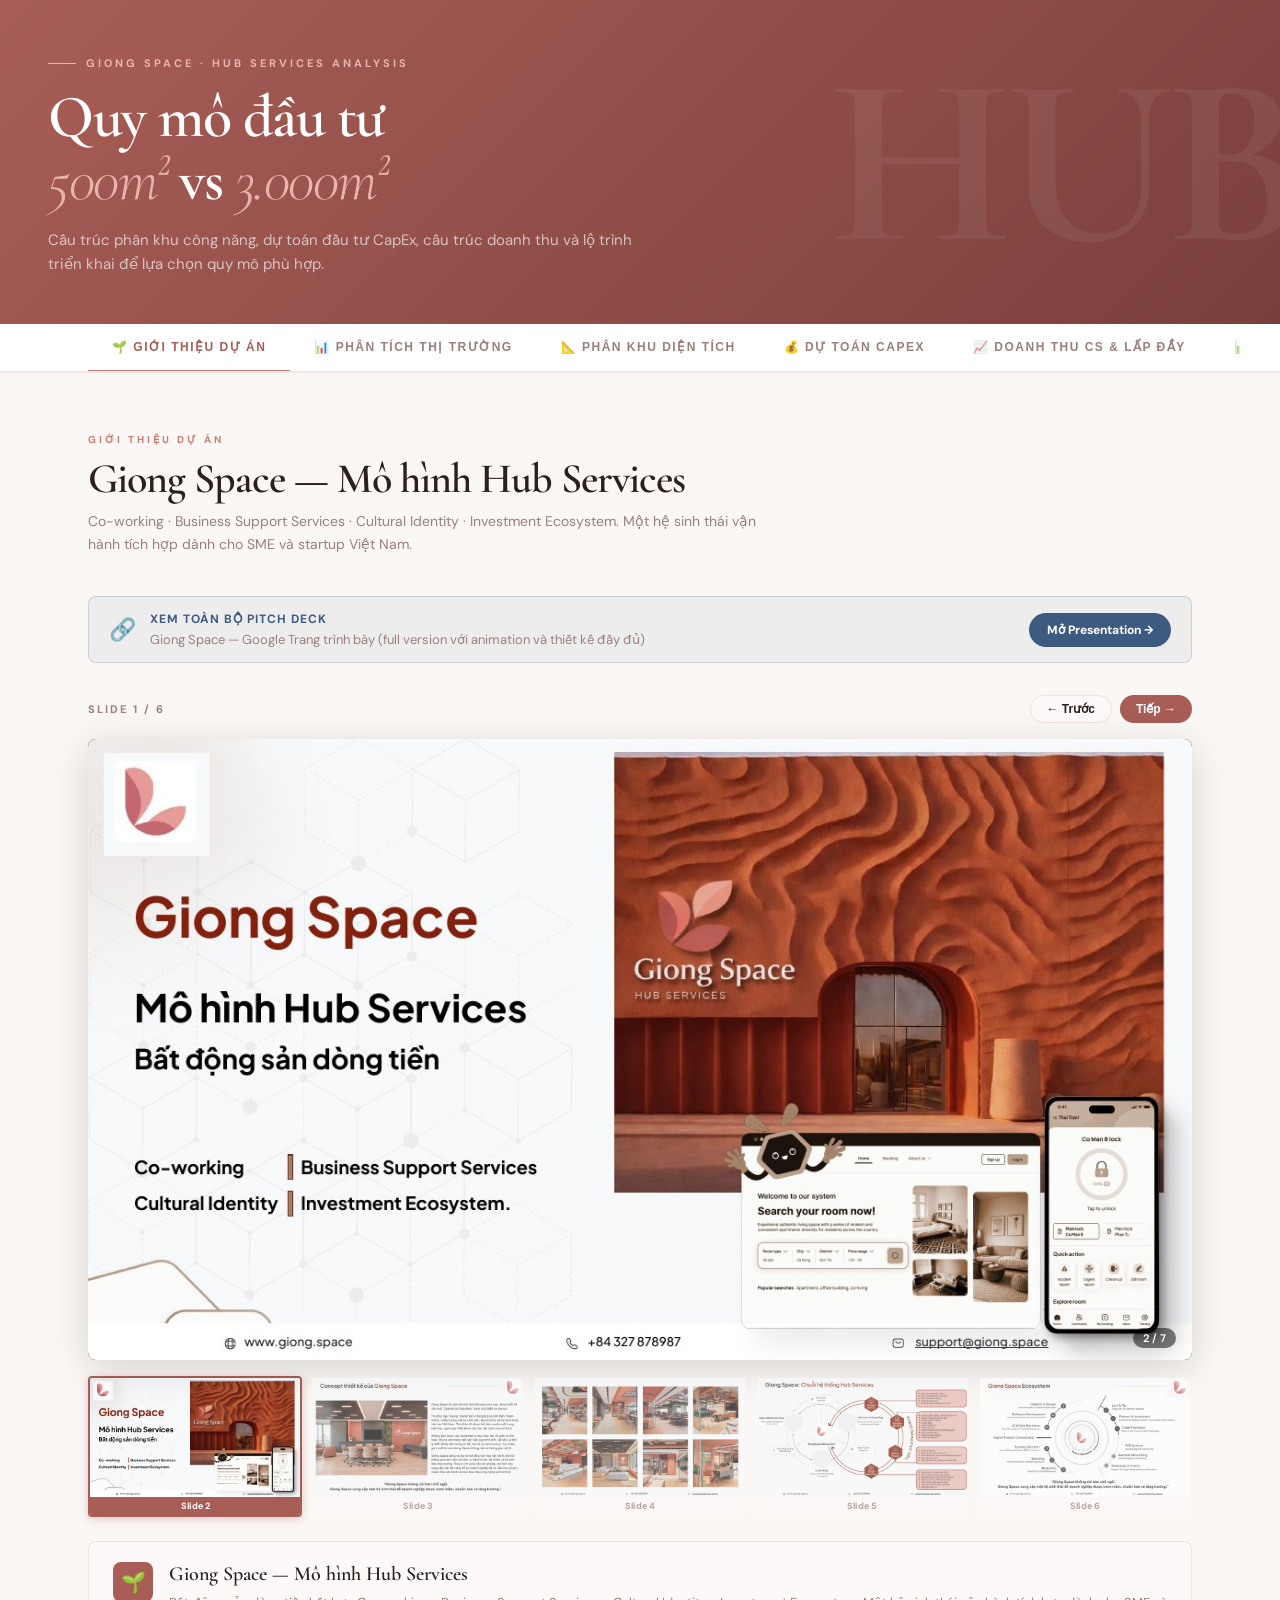
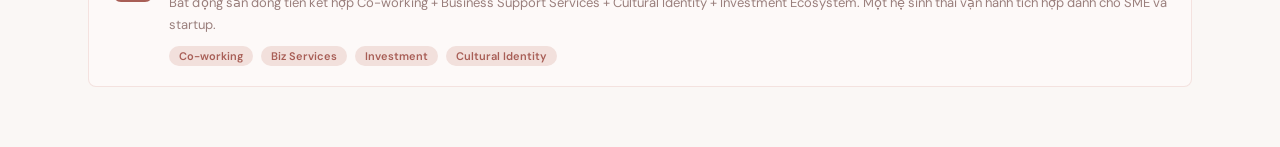
==== index.html @ 9d0cc807 "Update market tab layout, fix scrollbar styling, and update index/intro tab" ====
<!DOCTYPE html>
<html lang="vi">

<head>
  <meta charset="UTF-8">
  <meta name="viewport" content="width=device-width, initial-scale=1.0">
  <title>Hub Services — Quy mô đầu tư 500m² vs 3000m²</title>
  <link
    href="https://fonts.googleapis.com/css2?family=Cormorant+Garamond:ital,wght@0,300;0,400;0,600;0,700;1,300;1,400;1,600&family=DM+Sans:wght@300;400;500;600;700;800&display=swap"
    rel="stylesheet">
  <link rel="stylesheet" href="styles.css">
</head>

<body>

  <!-- HEADER -->
  <div class="page-header">
    <div style="max-width:1200px;margin:0 auto;padding:0;">
      <div class="header-label">Giong Space · Hub Services Analysis</div>
      <h1>Quy mô đầu tư<br><em>500m²</em> vs <em>3.000m²</em></h1>
      <p class="header-sub">Cấu trúc phân khu công năng, dự toán đầu tư CapEx, cấu trúc doanh thu và lộ trình
        triển khai để lựa chọn quy mô phù hợp.</p>
    </div>
  </div>

  <!-- TABS -->
  <div class="tabs-wrap">
    <div class="tabs">
      <button class="tab active" onclick="switchTab('intro', event)">🌱 Giới thiệu dự án</button>
      <button class="tab" onclick="switchTab('market', event)">📊 Phân tích thị trường</button>
      <button class="tab" onclick="switchTab('zones', event)">📐 Phân khu diện tích</button>
      <button class="tab" onclick="switchTab('capex', event)">💰 Dự toán CapEx</button>
      <button class="tab" onclick="switchTab('revenue', event)">📈 Doanh thu CS & Lấp đầy</button>
      <button class="tab" onclick="switchTab('revtotal', event)">📊 Cấu trúc doanh thu (Tổng)</button>
      <button class="tab" onclick="switchTab('breakeven', event)">⚖️ Breakeven & ROI</button>
      <button class="tab" onclick="switchTab('summary', event)">🎯 Tổng kết & Khuyến nghị</button>
    </div>
  </div>

  <!-- TAB CONTENT CONTAINERS -->
  <div class="section-panel active" id="tab-intro"></div>
  <div class="section-panel" id="tab-market"></div>
  <div class="section-panel" id="tab-zones"></div>
  <div class="section-panel" id="tab-capex"></div>
  <div class="section-panel" id="tab-revenue"></div>
  <div class="section-panel" id="tab-revtotal"></div>
  <div class="section-panel" id="tab-breakeven"></div>
  <div class="section-panel" id="tab-summary"></div>

  <script src="script.js"></script>
</body>

</html>
---- styles.css ----
:root {
  --ink: #2C1F1F;
  --cream: #FAF7F5;
  --rose: #C97B72;
  --rose-light: #E8B4AC;
  --rose-deep: #A85E56;
  --blush: #F2E0DC;
  --muted: #9A7F7C;
  --card: #FDF9F8;
  --border: rgba(201, 123, 114, 0.18);
  --gold: #B8860B;
  --green: #4A7C59;
  --green-light: #E8F2EB;
  --blue: #3D5A80;
  --blue-light: #E8EDF5;
  --orange: #C4622D;
  --orange-light: #FAE9E0;
}

* {
  margin: 0;
  padding: 0;
  box-sizing: border-box;
}

html {
  scroll-behavior: smooth;
}

body {
  background: var(--cream);
  color: var(--ink);
  font-family: 'DM Sans', sans-serif;
}

/* ── HEADER ── */
.page-header {
  background: linear-gradient(135deg, var(--rose-deep) 0%, #7A3F3C 100%);
  color: #fff;
  padding: 56px 48px 48px;
  position: relative;
  overflow: hidden;
}

.page-header::before {
  content: 'HUB';
  position: absolute;
  right: -20px;
  top: 50%;
  transform: translateY(-50%);
  font-size: 240px;
  font-weight: 900;
  opacity: 0.06;
  letter-spacing: -8px;
  font-family: 'Cormorant Garamond', serif;
}

.header-label {
  font-size: 11px;
  font-weight: 700;
  letter-spacing: 3px;
  text-transform: uppercase;
  color: var(--rose-light);
  margin-bottom: 16px;
  display: flex;
  align-items: center;
  gap: 10px;
}

.header-label::before {
  content: '';
  width: 28px;
  height: 1px;
  background: var(--rose-light);
}

.page-header h1 {
  font-family: 'Cormorant Garamond', serif;
  font-size: clamp(32px, 5vw, 60px);
  font-weight: 600;
  letter-spacing: -1.5px;
  line-height: 1.05;
  margin-bottom: 16px;
}

.page-header h1 em {
  font-style: italic;
  font-weight: 300;
  color: var(--rose-light);
}

.header-sub {
  font-size: 15px;
  opacity: 0.65;
  line-height: 1.6;
  max-width: 600px;
}

/* ── TABS ── */
.tabs-wrap {
  position: sticky;
  top: 0;
  z-index: 64;
  background: #fff;
  border-bottom: 2px solid var(--border);
}

.tabs {
  display: flex;
  max-width: 1200px;
  margin: 0 auto;
  padding: 0 48px;
  overflow-x: auto;
  -ms-overflow-style: none;  /* IE and Edge */
  scrollbar-width: none;  /* Firefox */
}

.tabs::-webkit-scrollbar {
  display: none;
}

.tab {
  padding: 16px 24px;
  font-size: 12px;
  font-weight: 700;
  letter-spacing: 1.5px;
  text-transform: uppercase;
  color: var(--muted);
  cursor: pointer;
  border-bottom: 3px solid transparent;
  margin-bottom: -2px;
  white-space: nowrap;
  transition: all 0.2s;
  background: none;
  border-left: none;
  border-right: none;
  border-top: none;
}

.tab.active {
  color: var(--rose-deep);
  border-bottom-color: var(--rose);
}

.tab:hover {
  color: var(--ink);
}

/* ── CONTAINER ── */
.container {
  max-width: 1200px;
  margin: 0 auto;
  padding: 0 48px;
}

/* ── SECTION ── */
.section {
  padding: 60px 0;
  border-bottom: 1px solid var(--border);
}

.section:last-child {
  border-bottom: none;
}

.section-label {
  font-size: 10px;
  font-weight: 700;
  letter-spacing: 3px;
  text-transform: uppercase;
  color: var(--rose);
  margin-bottom: 10px;
}

.section-title {
  font-family: 'Cormorant Garamond', serif;
  font-size: clamp(24px, 3.5vw, 42px);
  font-weight: 600;
  letter-spacing: -1px;
  line-height: 1.1;
  margin-bottom: 8px;
}

.section-sub {
  font-size: 14px;
  color: var(--muted);
  line-height: 1.65;
  margin-bottom: 40px;
  max-width: 680px;
}

/* ── COMPARE HEADER ── */
.compare-header {
  display: grid;
  grid-template-columns: 200px 1fr 1fr;
  gap: 0;
  margin-bottom: 0;
}

.col-label {
  padding: 20px 28px;
  background: var(--card);
  border: 1px solid var(--border);
  display: flex;
  align-items: flex-end;
}

.col-label:first-child {
  background: transparent;
  border: none;
}

.col-500 {
  background: var(--blush);
  border-color: rgba(201, 123, 114, 0.3);
  border-right: none;
}

.col-3000 {
  background: var(--rose-deep);
  color: #fff;
  border-color: transparent;
}

.col-size {
  font-family: 'Cormorant Garamond', serif;
  font-size: 48px;
  font-weight: 700;
  letter-spacing: -2px;
  line-height: 1;
}

.col-unit {
  font-size: 16px;
  font-weight: 600;
  opacity: 0.6;
  margin-left: 4px;
  align-self: flex-end;
  margin-bottom: 8px;
}

.col-tag {
  font-size: 11px;
  font-weight: 700;
  letter-spacing: 2px;
  text-transform: uppercase;
  margin-top: 6px;
  display: block;
}

.col-500 .col-tag {
  color: var(--rose-deep);
}

.col-3000 .col-tag {
  color: var(--rose-light);
}

/* ── ZONE TABLE ── */
.zone-table {
  width: 100%;
  border-collapse: collapse;
}

.zone-row {
  display: grid;
  grid-template-columns: 200px 1fr 1fr;
  border-bottom: 1px solid var(--border);
}

.zone-row:last-child {
  border-bottom: none;
}

.zone-name {
  padding: 16px 0;
  font-size: 13px;
  font-weight: 600;
  display: flex;
  align-items: center;
  gap: 10px;
}

.zone-icon {
  width: 32px;
  height: 32px;
  border-radius: 6px;
  display: flex;
  align-items: center;
  justify-content: center;
  font-size: 16px;
  flex-shrink: 0;
}

.zone-cell {
  padding: 16px 28px;
  display: flex;
  flex-direction: column;
  justify-content: center;
  gap: 6px;
}

.zone-cell.c500 {
  background: rgba(242, 224, 220, 0.4);
  border-left: 3px solid transparent;
}

.zone-cell.c3000 {
  background: rgba(168, 94, 86, 0.05);
  border-left: 3px solid transparent;
}

.zone-cell.active-500 {
  border-left-color: var(--rose);
}

.zone-cell.active-3000 {
  border-left-color: var(--rose-deep);
}

.zone-m2 {
  font-size: 20px;
  font-weight: 800;
  letter-spacing: -0.5px;
  color: var(--rose-deep);
  font-family: 'Cormorant Garamond', serif;
}

.zone-pct {
  font-size: 11px;
  font-weight: 600;
  color: var(--muted);
}

.zone-bar-bg {
  height: 4px;
  background: rgba(0, 0, 0, 0.08);
  border-radius: 2px;
  overflow: hidden;
  margin-top: 4px;
}

.zone-bar {
  height: 100%;
  border-radius: 2px;
  background: var(--rose);
  transition: width 1s ease;
}

.zone-bar.bar-3000 {
  background: var(--rose-deep);
}

.zone-note {
  font-size: 11px;
  color: var(--muted);
  line-height: 1.4;
  margin-top: 2px;
}

/* ── FLOOR PLAN VISUAL ── */
.floorplan-grid {
  display: grid;
  grid-template-columns: 1fr 1fr;
  gap: 32px;
  margin-top: 40px;
}

.floorplan-card {
  border: 1px solid var(--border);
  border-radius: 8px;
  overflow: hidden;
}

.floorplan-header {
  padding: 20px 24px;
  display: flex;
  justify-content: space-between;
  align-items: center;
}

.floorplan-header.h500 {
  background: var(--blush);
}

.floorplan-header.h3000 {
  background: var(--rose-deep);
  color: #fff;
}

.fp-title {
  font-size: 16px;
  font-weight: 700;
}

.fp-size {
  font-family: 'Cormorant Garamond', serif;
  font-size: 32px;
  font-weight: 600;
  letter-spacing: -1px;
}

.floorplan-body {
  padding: 20px 24px;
  background: var(--card);
}

.fp-zones {
  display: flex;
  flex-direction: column;
  gap: 8px;
}

.fp-zone {
  display: flex;
  align-items: center;
  gap: 10px;
}

.fp-color {
  width: 10px;
  height: 10px;
  border-radius: 2px;
  flex-shrink: 0;
}

.fp-zone-name {
  font-size: 12px;
  font-weight: 600;
  flex: 1;
}

.fp-zone-m2 {
  font-size: 12px;
  font-weight: 700;
  color: var(--rose-deep);
}

.fp-zone-pct {
  font-size: 11px;
  color: var(--muted);
  min-width: 36px;
  text-align: right;
}

/* ── CAPEX TABLE ── */
.capex-grid {
  display: grid;
  grid-template-columns: 1fr 1fr;
  gap: 24px;
  margin-top: 0;
}

.capex-card {
  border: 1px solid var(--border);
  border-radius: 8px;
  overflow: hidden;
}

.capex-header {
  padding: 20px 24px;
}

.capex-header.h500 {
  background: var(--blush);
}

.capex-header.h3000 {
  background: var(--rose-deep);
  color: #fff;
}

.capex-total {
  font-family: 'Cormorant Garamond', serif;
  font-size: 36px;
  font-weight: 700;
  letter-spacing: -1px;
}

.capex-total-label {
  font-size: 11px;
  font-weight: 600;
  letter-spacing: 1.5px;
  text-transform: uppercase;
  opacity: 0.6;
  margin-top: 2px;
}

.capex-items {
  padding: 0;
}

.capex-item {
  display: flex;
  align-items: center;
  padding: 14px 24px;
  border-bottom: 1px solid var(--border);
  gap: 14px;
}

.capex-item:last-child {
  border-bottom: none;
}

.capex-dot {
  width: 8px;
  height: 8px;
  border-radius: 50%;
  flex-shrink: 0;
}

.capex-item-name {
  font-size: 13px;
  font-weight: 500;
  flex: 1;
}

.capex-item-val {
  font-size: 14px;
  font-weight: 700;
  color: var(--rose-deep);
}

.capex-item-note {
  font-size: 11px;
  color: var(--muted);
}

.capex-psm {
  font-size: 12px;
  color: var(--muted);
  margin-top: 4px;
}

.capex-total-row {
  background: rgba(201, 123, 114, 0.1);
}

.capex-total-row .capex-item-name {
  font-weight: 700;
}

.capex-total-row .capex-item-val {
  font-size: 16px;
  color: var(--rose-deep);
}

/* ── REVENUE STRUCTURE ── */
.rev-compare {
  display: grid;
  grid-template-columns: 1fr 1fr;
  gap: 32px;
}

.rev-card {
  border: 1px solid var(--border);
  border-radius: 8px;
  overflow: hidden;
}

.rev-card-header {
  padding: 20px 24px;
}

.rev-card-header.h500 {
  background: var(--blush);
}

.rev-card-header.h3000 {
  background: var(--rose-deep);
  color: #fff;
}

.rev-potential {
  font-family: 'Cormorant Garamond', serif;
  font-size: 28px;
  font-weight: 700;
  letter-spacing: -1px;
}

.rev-potential-sub {
  font-size: 11px;
  opacity: 0.65;
  font-weight: 500;
  margin-top: 4px;
}

.rev-streams {
  padding: 20px 24px;
  display: flex;
  flex-direction: column;
  gap: 16px;
  background: var(--card);
}

.rev-stream {}

.rev-stream-head {
  display: flex;
  justify-content: space-between;
  align-items: baseline;
  margin-bottom: 6px;
}

.rev-stream-name {
  font-size: 13px;
  font-weight: 600;
}

.rev-stream-pct {
  font-size: 13px;
  font-weight: 700;
  color: var(--rose-deep);
}

.rev-stream-desc {
  font-size: 11px;
  color: var(--muted);
  line-height: 1.4;
  margin-bottom: 6px;
}

.rev-bar-bg2 {
  height: 6px;
  background: rgba(0, 0, 0, 0.08);
  border-radius: 3px;
  overflow: hidden;
}

.rev-bar2 {
  height: 100%;
  border-radius: 3px;
  background: linear-gradient(90deg, var(--rose), var(--rose-deep));
}

/* ── KEY METRICS ── */
.metrics-grid {
  display: grid;
  grid-template-columns: repeat(3, 1fr);
  gap: 16px;
}

.metric-card {
  border: 1px solid var(--border);
  border-radius: 8px;
  padding: 24px;
  background: var(--card);
}

.metric-label {
  font-size: 10px;
  font-weight: 700;
  letter-spacing: 2px;
  text-transform: uppercase;
  color: var(--muted);
  margin-bottom: 16px;
}

.metric-row {
  display: flex;
  gap: 12px;
  margin-bottom: 10px;
}

.metric-box {
  flex: 1;
  padding: 12px;
  border-radius: 6px;
}

.metric-box.m500 {
  background: var(--blush);
}

.metric-box.m3000 {
  background: rgba(168, 94, 86, 0.12);
}

.metric-val {
  font-family: 'Cormorant Garamond', serif;
  font-size: 26px;
  font-weight: 700;
  letter-spacing: -0.5px;
  color: var(--rose-deep);
  line-height: 1;
}

.metric-tag {
  font-size: 10px;
  font-weight: 700;
  color: var(--muted);
  margin-top: 4px;
}

.metric-note {
  font-size: 11px;
  color: var(--muted);
  line-height: 1.5;
}

/* ── SUMMARY TABLE ── */
.summary-table {
  width: 100%;
  border-collapse: collapse;
  border-radius: 8px;
  overflow: hidden;
  border: 1px solid var(--border);
}

.summary-table th {
  padding: 14px 20px;
  background: var(--rose-deep);
  color: #fff;
  font-size: 11px;
  font-weight: 700;
  letter-spacing: 1.5px;
  text-transform: uppercase;
  text-align: left;
}

.summary-table th:first-child {
  background: var(--rose-deep);
}

.summary-table th.th500 {
  background: rgba(168, 94, 86, 0.8);
}

.summary-table th.th3000 {
  background: var(--rose-deep);
}

.summary-table td {
  padding: 14px 20px;
  font-size: 13px;
  border-bottom: 1px solid var(--border);
  vertical-align: top;
}

.summary-table tr:last-child td {
  border-bottom: none;
}

.summary-table tr:nth-child(even) td {
  background: rgba(242, 224, 220, 0.25);
}

.summary-table td:first-child {
  font-weight: 600;
  color: var(--muted);
  font-size: 12px;
}

.summary-table td.val {
  font-weight: 700;
  color: var(--rose-deep);
}

.tag-good {
  display: inline-block;
  background: var(--green-light);
  color: var(--green);
  font-size: 10px;
  font-weight: 700;
  padding: 2px 8px;
  border-radius: 10px;
}

.tag-warn {
  display: inline-block;
  background: var(--orange-light);
  color: var(--orange);
  font-size: 10px;
  font-weight: 700;
  padding: 2px 8px;
  border-radius: 10px;
}

/* ── RECOMMENDATION ── */
.recommend-grid {
  display: grid;
  grid-template-columns: 1fr 1fr;
  gap: 24px;
  margin-top: 40px;
}

.rec-card {
  border-radius: 8px;
  padding: 28px;
  position: relative;
  overflow: hidden;
}

.rec-card.rec-500 {
  background: var(--blush);
  border: 2px solid rgba(201, 123, 114, 0.4);
}

.rec-card.rec-3000 {
  background: var(--rose-deep);
  color: #fff;
}

.rec-badge {
  font-size: 10px;
  font-weight: 700;
  letter-spacing: 2px;
  text-transform: uppercase;
  margin-bottom: 14px;
  display: flex;
  align-items: center;
  gap: 8px;
}

.rec-card.rec-500 .rec-badge {
  color: var(--rose-deep);
}

.rec-card.rec-3000 .rec-badge {
  color: var(--rose-light);
}

.rec-badge-dot {
  width: 6px;
  height: 6px;
  border-radius: 50%;
  background: currentColor;
}

.rec-title {
  font-family: 'Cormorant Garamond', serif;
  font-size: 28px;
  font-weight: 600;
  letter-spacing: -0.5px;
  margin-bottom: 12px;
  line-height: 1.2;
}

.rec-desc {
  font-size: 13px;
  line-height: 1.7;
  opacity: 0.8;
  margin-bottom: 20px;
}

.rec-list {
  display: flex;
  flex-direction: column;
  gap: 8px;
}

.rec-item {
  display: flex;
  align-items: flex-start;
  gap: 10px;
  font-size: 13px;
  line-height: 1.5;
}

.rec-item::before {
  content: '→';
  font-weight: 700;
  flex-shrink: 0;
  margin-top: 1px;
}

.rec-card.rec-500 .rec-item::before {
  color: var(--rose-deep);
}

.rec-card.rec-3000 .rec-item::before {
  color: var(--rose-light);
}

/* ── DONUT ── */
.donut-wrap {
  display: flex;
  gap: 40px;
  align-items: flex-start;
}

.donut-chart {
  flex-shrink: 0;
}

.donut-legend {
  flex: 1;
  display: flex;
  flex-direction: column;
  gap: 10px;
  padding-top: 8px;
}

.legend-item {
  display: flex;
  align-items: center;
  gap: 10px;
}

.legend-dot {
  width: 10px;
  height: 10px;
  border-radius: 50%;
  flex-shrink: 0;
}

.legend-name {
  font-size: 12px;
  font-weight: 600;
  flex: 1;
}

.legend-pct {
  font-size: 12px;
  font-weight: 700;
  color: var(--rose-deep);
}

/* ── BREAKEVEN ── */
.be-grid {
  display: grid;
  grid-template-columns: 1fr 1fr;
  gap: 24px;
}

.be-card {
  border: 1px solid var(--border);
  border-radius: 8px;
  padding: 28px;
  background: var(--card);
}

.be-title {
  font-size: 13px;
  font-weight: 700;
  margin-bottom: 20px;
  padding-bottom: 12px;
  border-bottom: 1px solid var(--border);
  display: flex;
  justify-content: space-between;
  align-items: center;
}

.be-badge {
  font-size: 10px;
  font-weight: 700;
  padding: 4px 10px;
  border-radius: 10px;
}

.be-items {
  display: flex;
  flex-direction: column;
  gap: 12px;
}

.be-item {
  display: flex;
  justify-content: space-between;
  align-items: baseline;
}

.be-item-label {
  font-size: 12px;
  color: var(--muted);
}

.be-item-val {
  font-size: 14px;
  font-weight: 700;
  color: var(--ink);
}

.be-divider {
  height: 1px;
  background: var(--border);
  margin: 8px 0;
}

.be-highlight {
  background: var(--blush);
  border-radius: 6px;
  padding: 12px 14px;
  margin-top: 12px;
}

.be-highlight-label {
  font-size: 11px;
  font-weight: 600;
  color: var(--rose-deep);
  text-transform: uppercase;
  letter-spacing: 1px;
}

.be-highlight-val {
  font-family: 'Cormorant Garamond', serif;
  font-size: 28px;
  font-weight: 700;
  color: var(--rose-deep);
  letter-spacing: -0.5px;
}

.be-highlight-sub {
  font-size: 11px;
  color: var(--muted);
}

/* ── RESPONSIVE ── */
@media (max-width: 900px) {
  .page-header {
    padding: 40px 24px 36px;
  }

  .container {
    padding: 0 24px;
  }

  .tabs {
    padding: 0 24px;
  }

  .compare-header,
  .zone-row {
    grid-template-columns: 140px 1fr 1fr;
  }

  .capex-grid,
  .rev-compare,
  .floorplan-grid,
  .be-grid,
  .recommend-grid {
    grid-template-columns: 1fr;
  }

  .metrics-grid {
    grid-template-columns: 1fr 1fr;
  }
}

@media (max-width: 600px) {

  .compare-header,
  .zone-row {
    grid-template-columns: 100px 1fr 1fr;
  }

  .metrics-grid {
    grid-template-columns: 1fr;
  }

  .tab {
    padding: 14px 16px;
    font-size: 11px;
  }
}

/* ── SECTION VISIBILITY ── */
.section-panel {
  display: none;
}

.section-panel.active {
  display: block;
}

/* Animate bars */
@keyframes growBar {
  from {
    width: 0;
  }

  to {
    width: var(--w);
  }
}

.zone-bar {
  animation: growBar 1.2s ease forwards;
  width: var(--w);
}
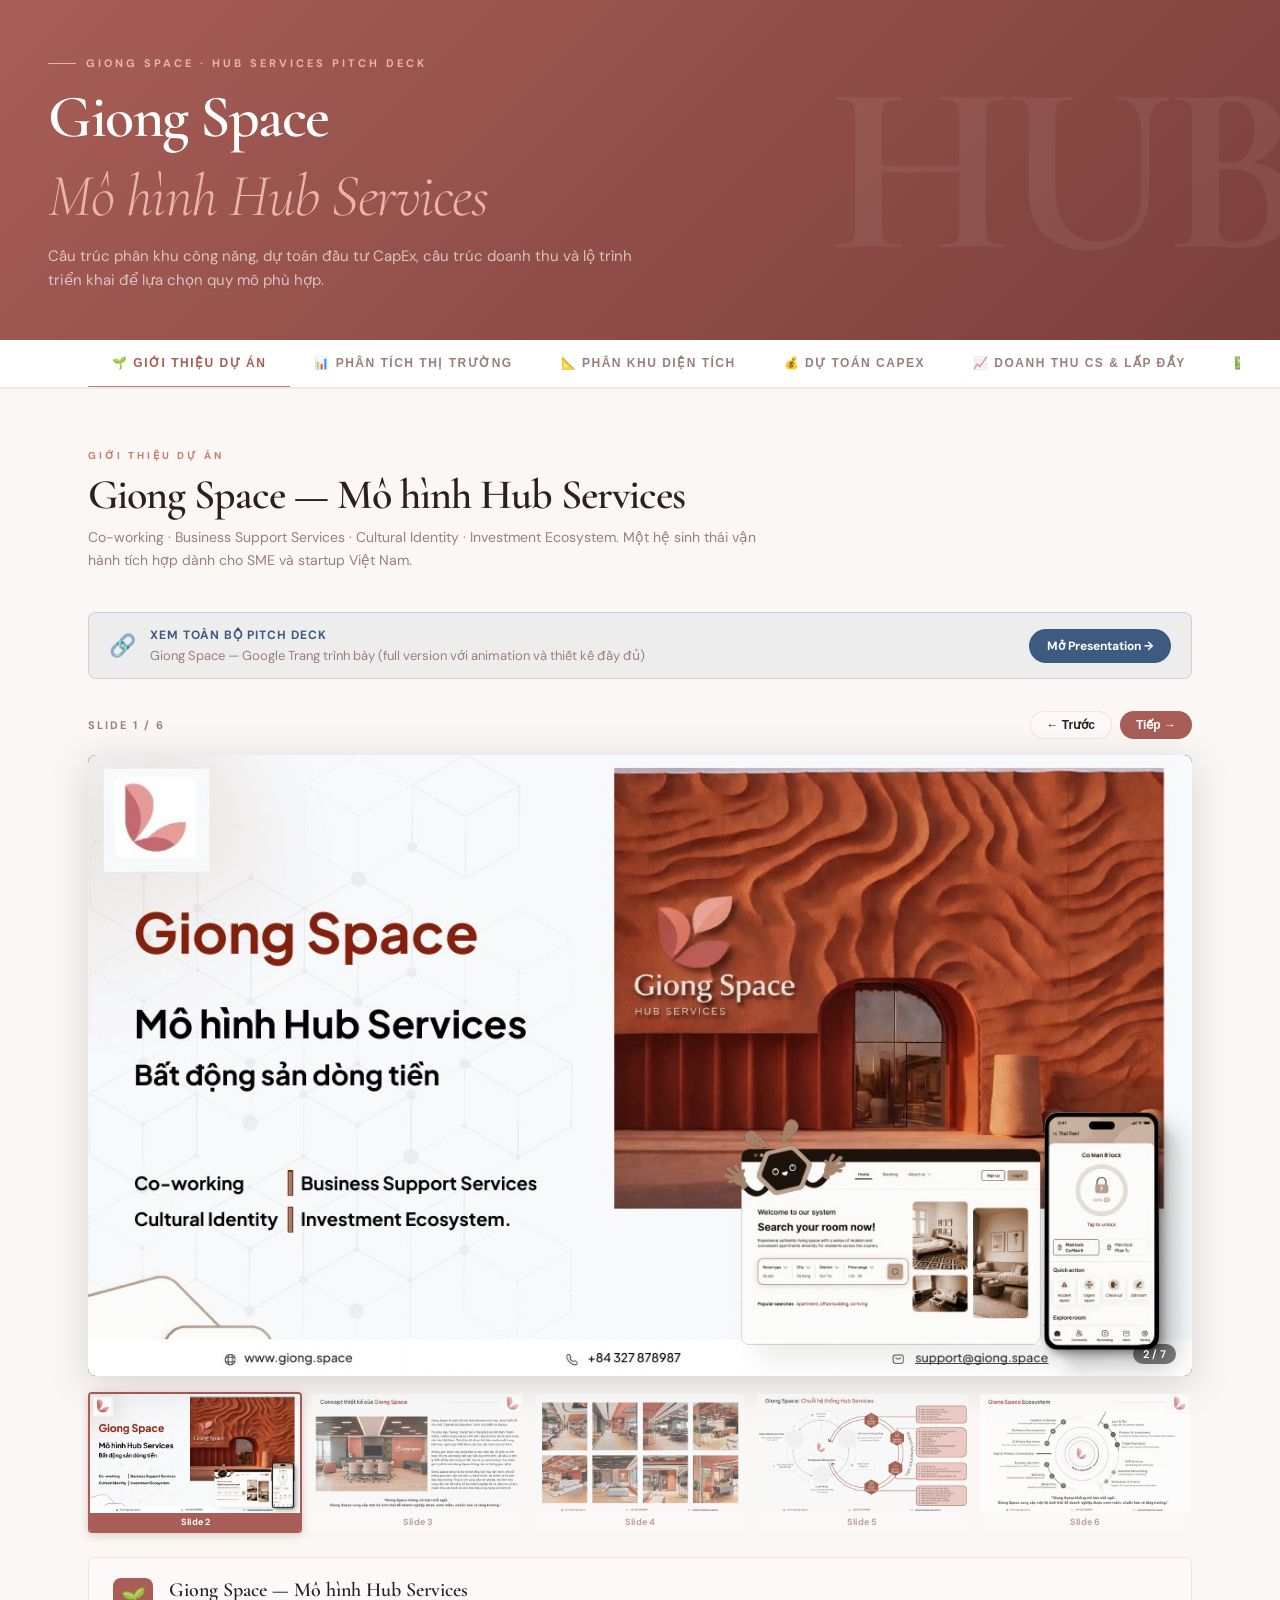
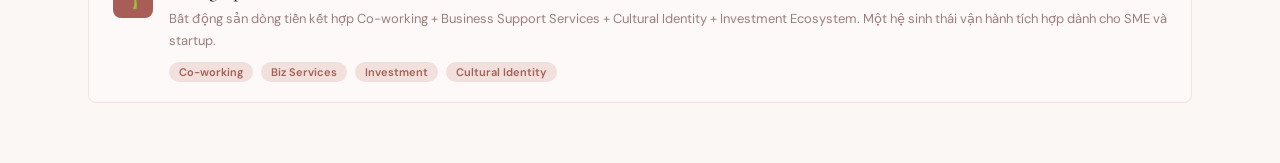
==== commit 3a892a06: "feat: add S&M tab, cashflow tab, remove revtotal, update capex/revenue P&L and header" ====
--- a/index.html
+++ b/index.html
@@ -16,8 +16,9 @@
   <!-- HEADER -->
   <div class="page-header">
     <div style="max-width:1200px;margin:0 auto;padding:0;">
-      <div class="header-label">Giong Space · Hub Services Analysis</div>
-      <h1>Quy mô đầu tư<br><em>500m²</em> vs <em>3.000m²</em></h1>
+      <div class="header-label">Giong Space · Hub Services Pitch deck</div>
+      <h1>Giong Space</h1>
+      <h1><em>Mô hình Hub Services </em></h1>
       <p class="header-sub">Cấu trúc phân khu công năng, dự toán đầu tư CapEx, cấu trúc doanh thu và lộ trình
         triển khai để lựa chọn quy mô phù hợp.</p>
     </div>
@@ -30,9 +31,11 @@
       <button class="tab" onclick="switchTab('market', event)">📊 Phân tích thị trường</button>
       <button class="tab" onclick="switchTab('zones', event)">📐 Phân khu diện tích</button>
       <button class="tab" onclick="switchTab('capex', event)">💰 Dự toán CapEx</button>
-      <button class="tab" onclick="switchTab('revenue', event)">📈 Doanh thu CS & Lấp đầy</button>
-      <button class="tab" onclick="switchTab('revtotal', event)">📊 Cấu trúc doanh thu (Tổng)</button>
-      <button class="tab" onclick="switchTab('breakeven', event)">⚖️ Breakeven & ROI</button>
+      <button class="tab" onclick="switchTab('revenue', event)">📈 Doanh thu CS &amp; Lấp đầy</button>
+      <button class="tab" onclick="switchTab('cashflow', event)">💹 Dòng tiền 12 tháng</button>
+
+      <button class="tab" onclick="switchTab('breakeven', event)">⚖️ Breakeven &amp; ROI</button>
+      <button class="tab" onclick="switchTab('sm', event)">📣 Chi phí S&amp;M</button>
       <button class="tab" onclick="switchTab('summary', event)">🎯 Tổng kết & Khuyến nghị</button>
     </div>
   </div>
@@ -43,8 +46,10 @@
   <div class="section-panel" id="tab-zones"></div>
   <div class="section-panel" id="tab-capex"></div>
   <div class="section-panel" id="tab-revenue"></div>
-  <div class="section-panel" id="tab-revtotal"></div>
+  <div class="section-panel" id="tab-cashflow"></div>
+
   <div class="section-panel" id="tab-breakeven"></div>
+  <div class="section-panel" id="tab-sm"></div>
   <div class="section-panel" id="tab-summary"></div>
 
   <script src="script.js"></script>
--- a/styles.css
+++ b/styles.css
@@ -1077,4 +1077,96 @@
 .zone-bar {
   animation: growBar 1.2s ease forwards;
   width: var(--w);
+}
+
+/* ── ZONE METRICS SUMMARY ── */
+.zones-metrics {
+  display: grid;
+  grid-template-columns: repeat(3, 1fr);
+  gap: 16px;
+  margin-top: 24px;
+}
+
+.zones-metric {
+  border: 1px solid var(--border);
+  border-radius: 8px;
+  padding: 20px 24px;
+  background: var(--card);
+}
+
+.zones-metric--highlight {
+  background: rgba(168, 94, 86, 0.08);
+  border-color: rgba(168, 94, 86, 0.3);
+}
+
+.zones-metric__label {
+  font-size: 11px;
+  font-weight: 700;
+  letter-spacing: 1.5px;
+  text-transform: uppercase;
+  color: var(--muted);
+  margin-bottom: 8px;
+}
+
+.zones-metric__value {
+  font-family: 'Cormorant Garamond', serif;
+  font-size: 32px;
+  font-weight: 700;
+  letter-spacing: -1px;
+  color: var(--rose-deep);
+  line-height: 1;
+  margin-bottom: 6px;
+}
+
+.zones-metric__note {
+  font-size: 12px;
+  color: var(--muted);
+  line-height: 1.4;
+}
+
+/* ── ZONE NOTE BOX ── */
+.zones-note {
+  margin-top: 16px;
+  padding: 16px 20px;
+  background: rgba(184, 134, 11, 0.07);
+  border-left: 3px solid var(--gold);
+  border-radius: 0 6px 6px 0;
+  font-size: 13px;
+  line-height: 1.7;
+  color: var(--ink);
+}
+
+@media (max-width: 768px) {
+  .zones-metrics {
+    grid-template-columns: 1fr;
+  }
+}
+
+/* ── BREAKEVEN DETAIL SECTION ── */
+.be-subsection-title {
+  font-family: 'Cormorant Garamond', serif;
+  font-size: clamp(16px, 2vw, 22px);
+  font-weight: 600;
+  letter-spacing: -0.5px;
+  color: var(--rose-deep);
+  margin-bottom: 12px;
+  margin-top: 32px;
+  padding-bottom: 8px;
+  border-bottom: 1px solid var(--border);
+}
+
+.be-note {
+  margin-top: 16px;
+  padding: 14px 20px;
+  background: rgba(0, 0, 0, 0.03);
+  border-left: 3px solid var(--muted);
+  border-radius: 0 6px 6px 0;
+  font-size: 13px;
+  line-height: 1.7;
+  color: var(--ink);
+}
+
+.be-note--highlight {
+  background: rgba(168, 94, 86, 0.06);
+  border-left-color: var(--rose-deep);
 }
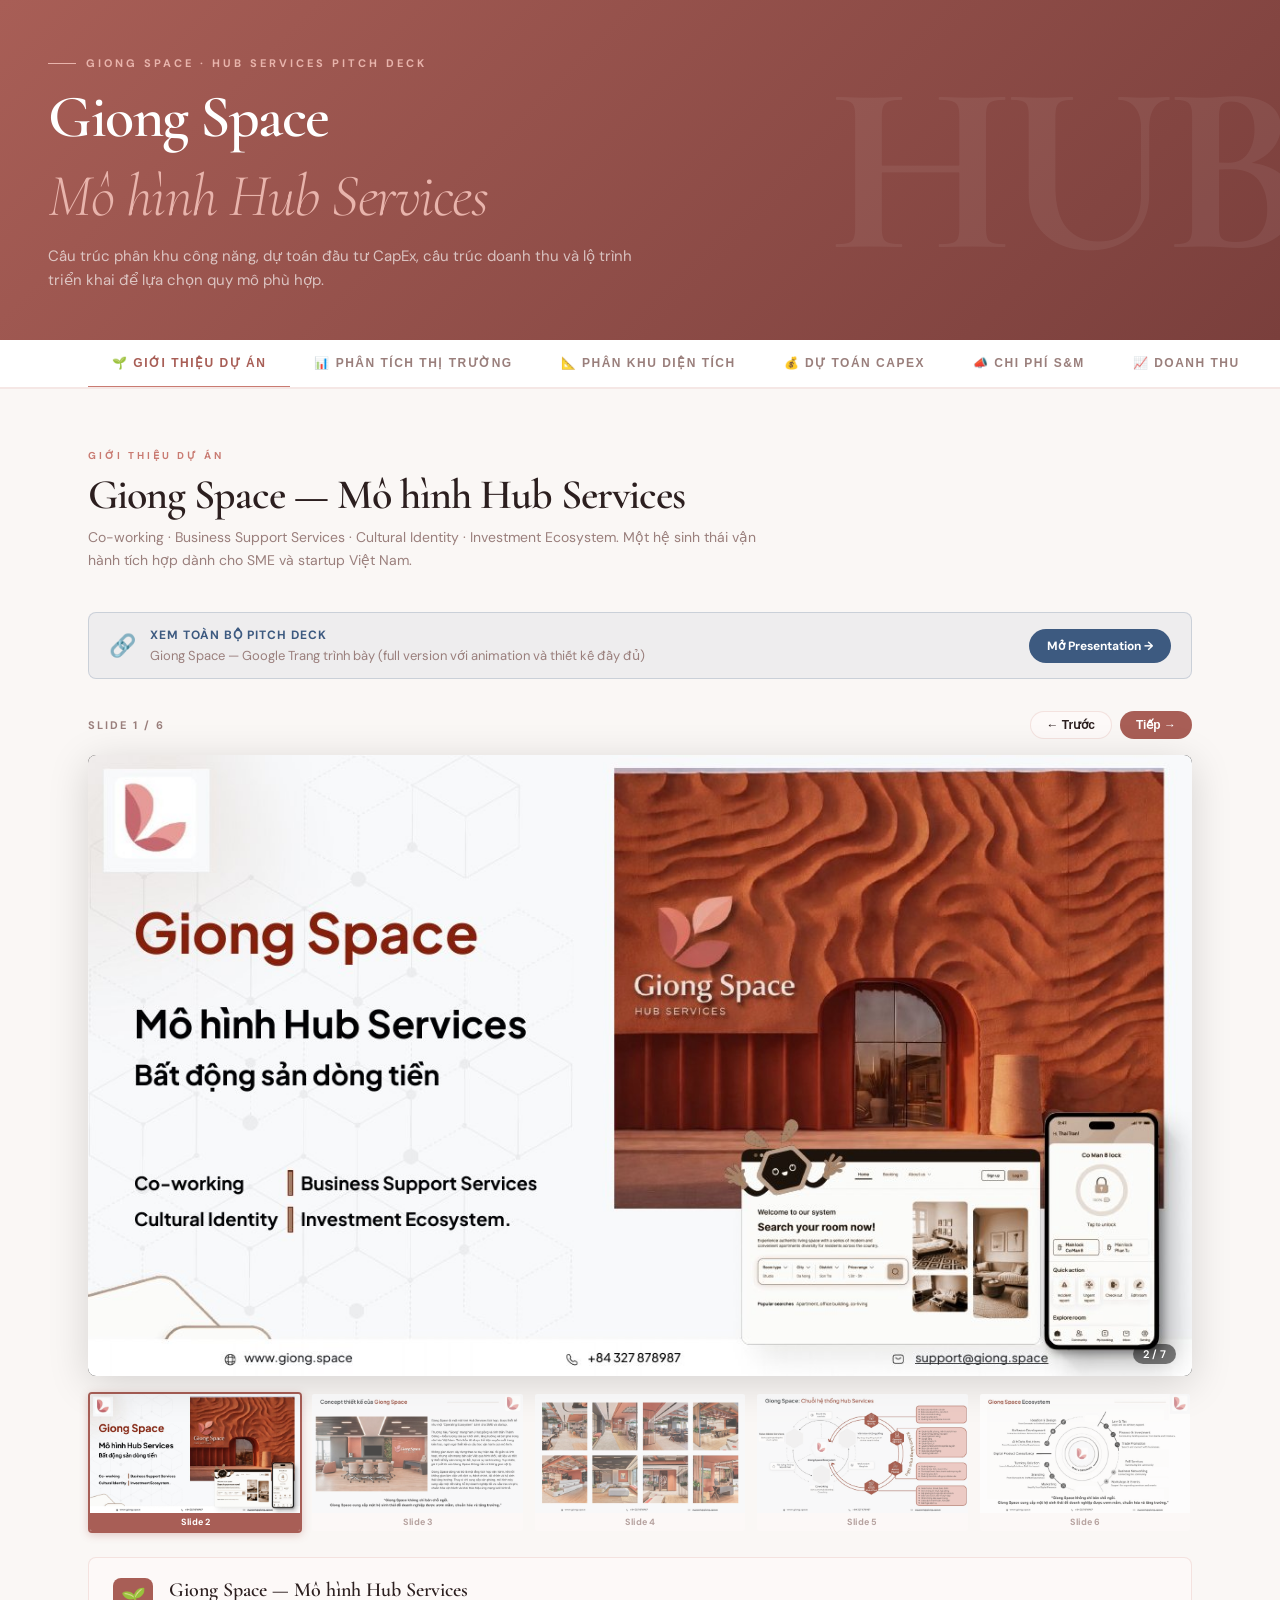
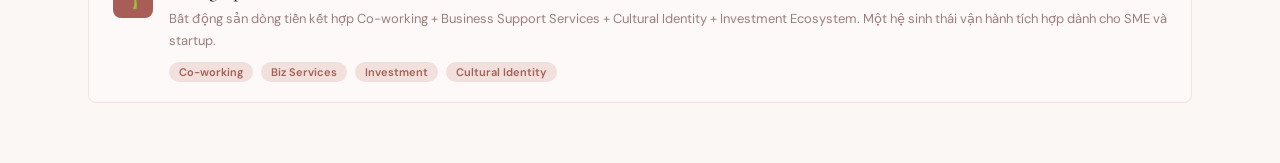
==== commit f62ee014: "fix: reorder S&M tab to appear after CapEx and before Revenue" ====
--- a/index.html
+++ b/index.html
@@ -31,11 +31,10 @@
       <button class="tab" onclick="switchTab('market', event)">📊 Phân tích thị trường</button>
       <button class="tab" onclick="switchTab('zones', event)">📐 Phân khu diện tích</button>
       <button class="tab" onclick="switchTab('capex', event)">💰 Dự toán CapEx</button>
+      <button class="tab" onclick="switchTab('sm', event)">📣 Chi phí S&amp;M</button>
       <button class="tab" onclick="switchTab('revenue', event)">📈 Doanh thu CS &amp; Lấp đầy</button>
       <button class="tab" onclick="switchTab('cashflow', event)">💹 Dòng tiền 12 tháng</button>
-
       <button class="tab" onclick="switchTab('breakeven', event)">⚖️ Breakeven &amp; ROI</button>
-      <button class="tab" onclick="switchTab('sm', event)">📣 Chi phí S&amp;M</button>
       <button class="tab" onclick="switchTab('summary', event)">🎯 Tổng kết & Khuyến nghị</button>
     </div>
   </div>
@@ -45,11 +44,10 @@
   <div class="section-panel" id="tab-market"></div>
   <div class="section-panel" id="tab-zones"></div>
   <div class="section-panel" id="tab-capex"></div>
+  <div class="section-panel" id="tab-sm"></div>
   <div class="section-panel" id="tab-revenue"></div>
   <div class="section-panel" id="tab-cashflow"></div>
-
   <div class="section-panel" id="tab-breakeven"></div>
-  <div class="section-panel" id="tab-sm"></div>
   <div class="section-panel" id="tab-summary"></div>
 
   <script src="script.js"></script>
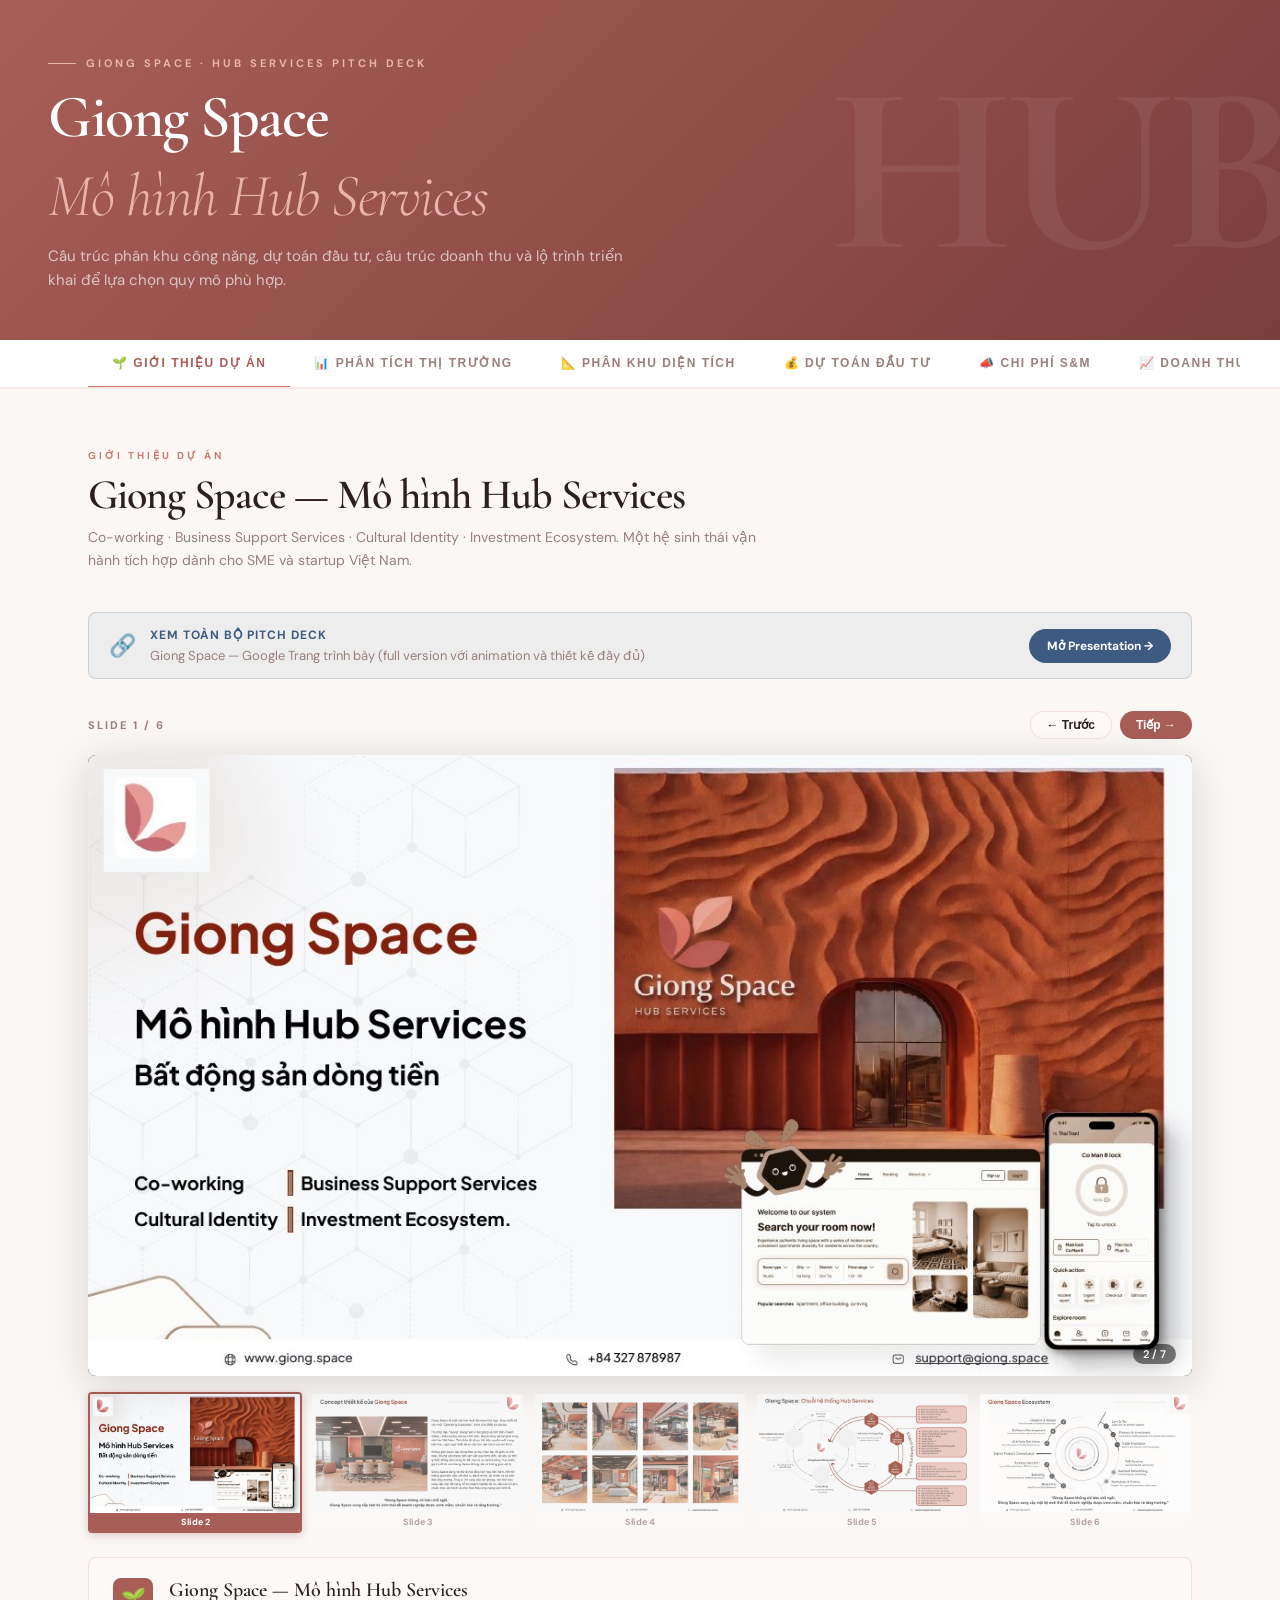
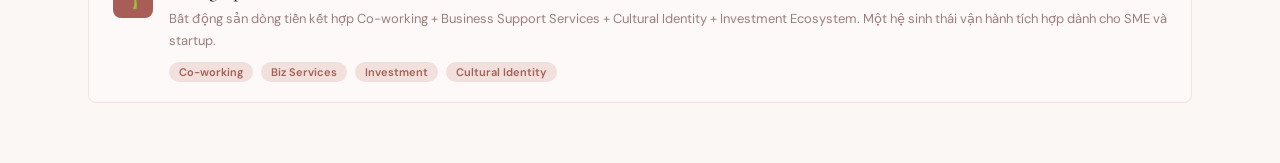
==== commit 431b05a4: "fix: audit & correct financial formulas across all tabs - FORMULAS.md: fix NOI Tu mo = 510 tr (was 3" ====
--- a/index.html
+++ b/index.html
@@ -4,7 +4,7 @@
 <head>
   <meta charset="UTF-8">
   <meta name="viewport" content="width=device-width, initial-scale=1.0">
-  <title>Hub Services — Quy mô đầu tư 500m² vs 3000m²</title>
+  <title>Hub Services — Quy mô đầu tư 500m² vs 1500m²</title>
   <link
     href="https://fonts.googleapis.com/css2?family=Cormorant+Garamond:ital,wght@0,300;0,400;0,600;0,700;1,300;1,400;1,600&family=DM+Sans:wght@300;400;500;600;700;800&display=swap"
     rel="stylesheet">
@@ -19,7 +19,7 @@
       <div class="header-label">Giong Space · Hub Services Pitch deck</div>
       <h1>Giong Space</h1>
       <h1><em>Mô hình Hub Services </em></h1>
-      <p class="header-sub">Cấu trúc phân khu công năng, dự toán đầu tư CapEx, cấu trúc doanh thu và lộ trình
+      <p class="header-sub">Cấu trúc phân khu công năng, dự toán đầu tư, cấu trúc doanh thu và lộ trình
         triển khai để lựa chọn quy mô phù hợp.</p>
     </div>
   </div>
@@ -30,7 +30,7 @@
       <button class="tab active" onclick="switchTab('intro', event)">🌱 Giới thiệu dự án</button>
       <button class="tab" onclick="switchTab('market', event)">📊 Phân tích thị trường</button>
       <button class="tab" onclick="switchTab('zones', event)">📐 Phân khu diện tích</button>
-      <button class="tab" onclick="switchTab('capex', event)">💰 Dự toán CapEx</button>
+      <button class="tab" onclick="switchTab('capex', event)">💰 Dự toán Đầu tư</button>
       <button class="tab" onclick="switchTab('sm', event)">📣 Chi phí S&amp;M</button>
       <button class="tab" onclick="switchTab('revenue', event)">📈 Doanh thu CS &amp; Lấp đầy</button>
       <button class="tab" onclick="switchTab('cashflow', event)">💹 Dòng tiền 12 tháng</button>
--- a/styles.css
+++ b/styles.css
@@ -916,26 +916,23 @@
   color: var(--rose-deep);
 }
 
-/* ── BREAKEVEN ── */
-.be-grid {
-  display: grid;
-  grid-template-columns: 1fr 1fr;
-  gap: 24px;
-}
-
 .be-card {
   border: 1px solid var(--border);
-  border-radius: 8px;
-  padding: 28px;
+  border-radius: 12px;
+  padding: 32px;
   background: var(--card);
+  box-shadow: 0 4px 20px rgba(0,0,0,0.03);
+  max-width: 900px;
+  margin: 0 auto;
 }
 
 .be-title {
-  font-size: 13px;
-  font-weight: 700;
-  margin-bottom: 20px;
-  padding-bottom: 12px;
-  border-bottom: 1px solid var(--border);
+  font-family: 'Outfit', sans-serif;
+  font-size: 15px;
+  font-weight: 700;
+  margin-bottom: 24px;
+  padding-bottom: 16px;
+  border-bottom: 1px solid rgba(0,0,0,0.05);
   display: flex;
   justify-content: space-between;
   align-items: center;
@@ -944,65 +941,122 @@
 .be-badge {
   font-size: 10px;
   font-weight: 700;
-  padding: 4px 10px;
-  border-radius: 10px;
+  padding: 5px 12px;
+  border-radius: 20px;
+  text-transform: uppercase;
+  letter-spacing: 0.5px;
 }
 
 .be-items {
   display: flex;
   flex-direction: column;
-  gap: 12px;
+  border: 1px solid var(--border);
+  border-radius: 8px;
+  overflow: hidden;
 }
 
 .be-item {
   display: flex;
   justify-content: space-between;
-  align-items: baseline;
+  align-items: center;
+  padding: 12px 16px;
+  border-bottom: 1px solid var(--border);
+}
+
+.be-item:last-child {
+  border-bottom: none;
+}
+
+.be-item:nth-child(even) {
+  background: rgba(242, 224, 220, 0.25);
+}
+
+.be-items .be-divider {
+  height: 4px;
+  background: rgba(0,0,0,0.04);
+  border-bottom: none;
 }
 
 .be-item-label {
-  font-size: 12px;
-  color: var(--muted);
+  font-size: 13px;
+  color: #888;
+  font-weight: 500;
 }
 
 .be-item-val {
   font-size: 14px;
   font-weight: 700;
   color: var(--ink);
+  text-align: right;
 }
 
 .be-divider {
-  height: 1px;
-  background: var(--border);
-  margin: 8px 0;
+  height: 4px;
+  background: rgba(0,0,0,0.04);
 }
 
 .be-highlight {
-  background: var(--blush);
-  border-radius: 6px;
-  padding: 12px 14px;
-  margin-top: 12px;
+  background: rgba(168, 94, 86, 0.1);
+  border-radius: 8px;
+  padding: 24px;
+  margin-top: 24px;
+  text-align: left;
 }
 
 .be-highlight-label {
   font-size: 11px;
-  font-weight: 600;
+  font-weight: 700;
   color: var(--rose-deep);
   text-transform: uppercase;
-  letter-spacing: 1px;
+  letter-spacing: 1.5px;
+  margin-bottom: 8px;
+  opacity: 0.8;
 }
 
 .be-highlight-val {
   font-family: 'Cormorant Garamond', serif;
-  font-size: 28px;
-  font-weight: 700;
-  color: var(--rose-deep);
-  letter-spacing: -0.5px;
+  font-size: 36px;
+  font-weight: 700;
+  color: var(--rose-deep);
+  letter-spacing: -1px;
+  line-height: 1;
 }
 
 .be-highlight-sub {
-  font-size: 11px;
-  color: var(--muted);
+  font-size: 12px;
+  color: var(--muted);
+  margin-top: 6px;
+  font-weight: 500;
+}
+
+.be-status-box {
+  margin-top: 12px;
+  padding: 16px 20px;
+  border-radius: 8px;
+  display: flex;
+  gap: 14px;
+  align-items: flex-start;
+  border-left: 4px solid transparent;
+}
+
+.be-status-box--positive {
+  background: rgba(74, 124, 89, 0.06);
+  border-left-color: var(--green);
+}
+
+.be-status-box--warning {
+  background: rgba(196, 98, 45, 0.06);
+  border-left-color: var(--orange);
+}
+
+.be-status-title {
+  font-size: 12px;
+  font-weight: 800;
+  margin-bottom: 4px;
+  display: flex;
+  align-items: center;
+  gap: 6px;
+}
 }
 
 /* ── RESPONSIVE ── */
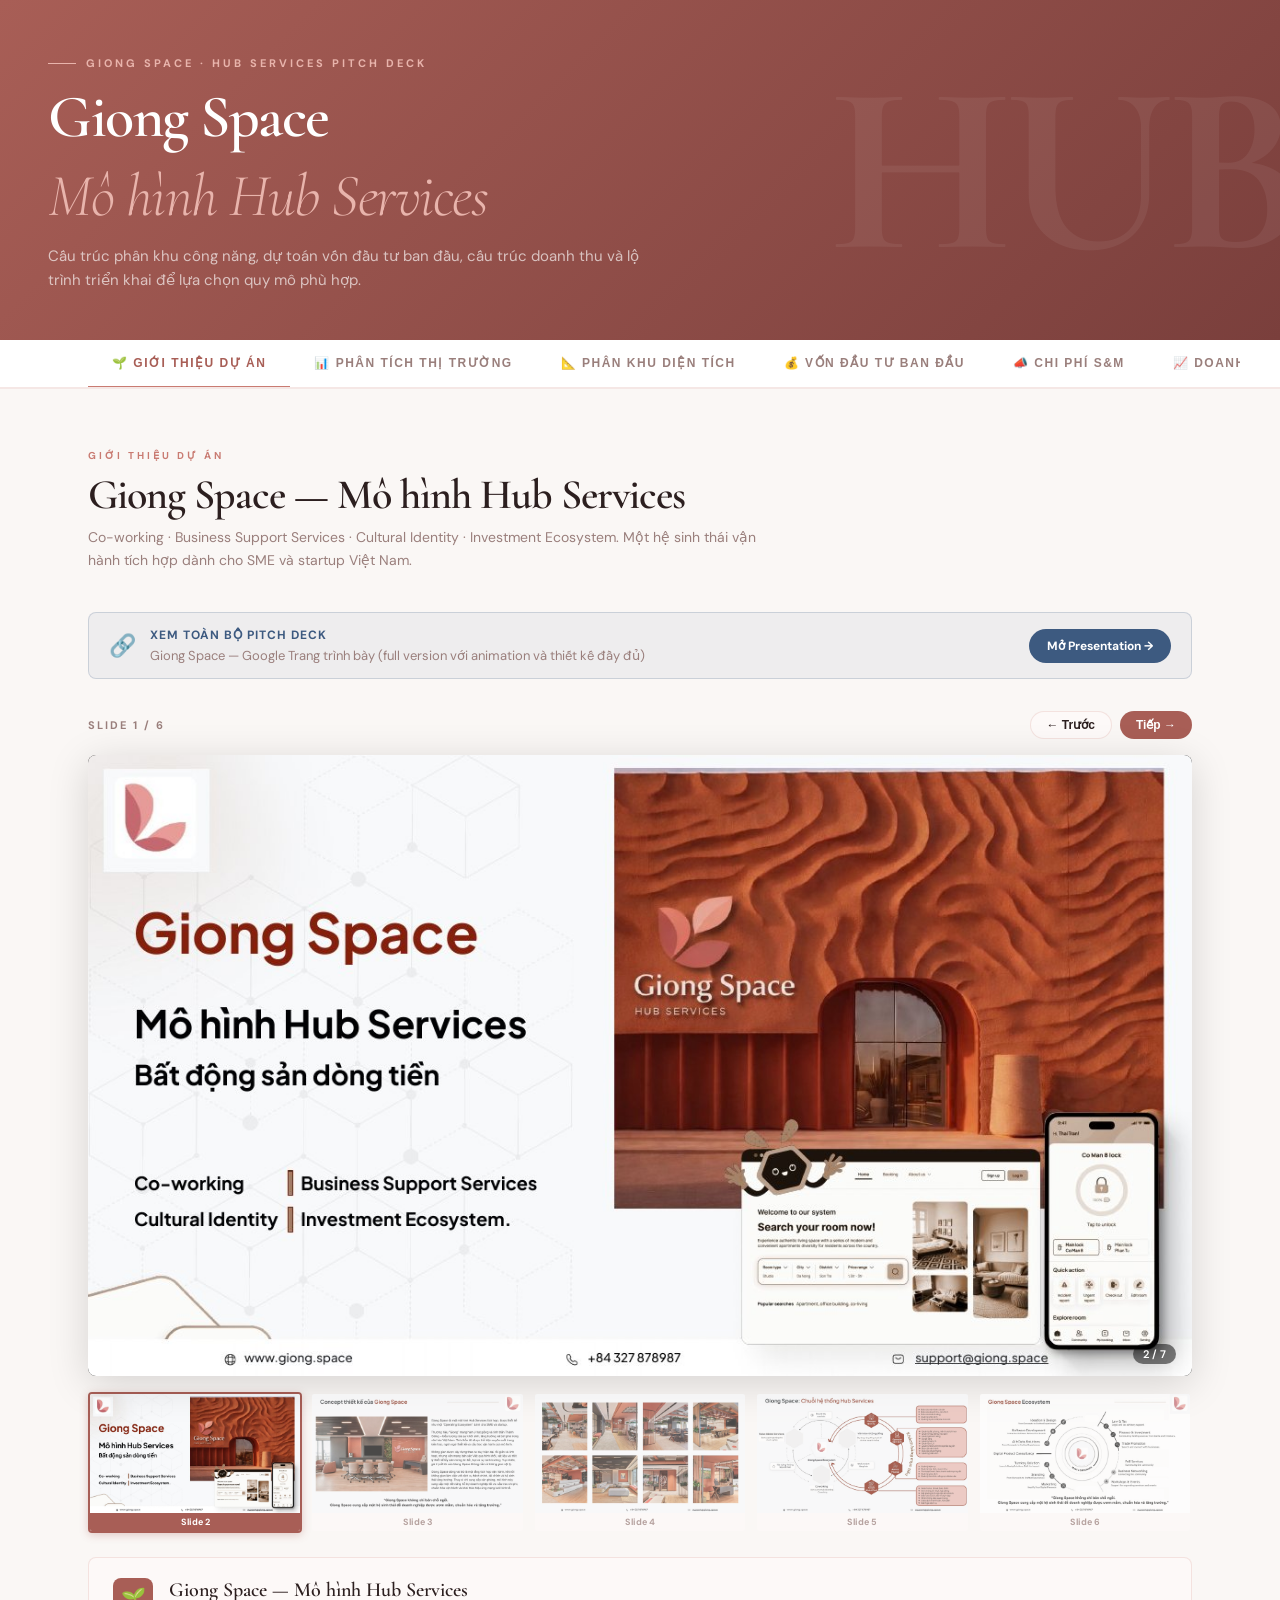
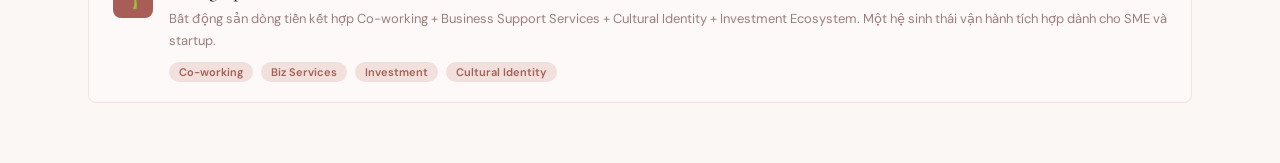
==== commit 2a4016ea: "Lưu lại các thay đổi cục bộ" ====
--- a/index.html
+++ b/index.html
@@ -19,7 +19,7 @@
       <div class="header-label">Giong Space · Hub Services Pitch deck</div>
       <h1>Giong Space</h1>
       <h1><em>Mô hình Hub Services </em></h1>
-      <p class="header-sub">Cấu trúc phân khu công năng, dự toán đầu tư, cấu trúc doanh thu và lộ trình
+      <p class="header-sub">Cấu trúc phân khu công năng, dự toán vốn đầu tư ban đầu, cấu trúc doanh thu và lộ trình
         triển khai để lựa chọn quy mô phù hợp.</p>
     </div>
   </div>
@@ -30,7 +30,7 @@
       <button class="tab active" onclick="switchTab('intro', event)">🌱 Giới thiệu dự án</button>
       <button class="tab" onclick="switchTab('market', event)">📊 Phân tích thị trường</button>
       <button class="tab" onclick="switchTab('zones', event)">📐 Phân khu diện tích</button>
-      <button class="tab" onclick="switchTab('capex', event)">💰 Dự toán Đầu tư</button>
+      <button class="tab" onclick="switchTab('capex', event)">💰 Vốn đầu tư ban đầu</button>
       <button class="tab" onclick="switchTab('sm', event)">📣 Chi phí S&amp;M</button>
       <button class="tab" onclick="switchTab('revenue', event)">📈 Doanh thu CS &amp; Lấp đầy</button>
       <button class="tab" onclick="switchTab('cashflow', event)">💹 Dòng tiền 12 tháng</button>
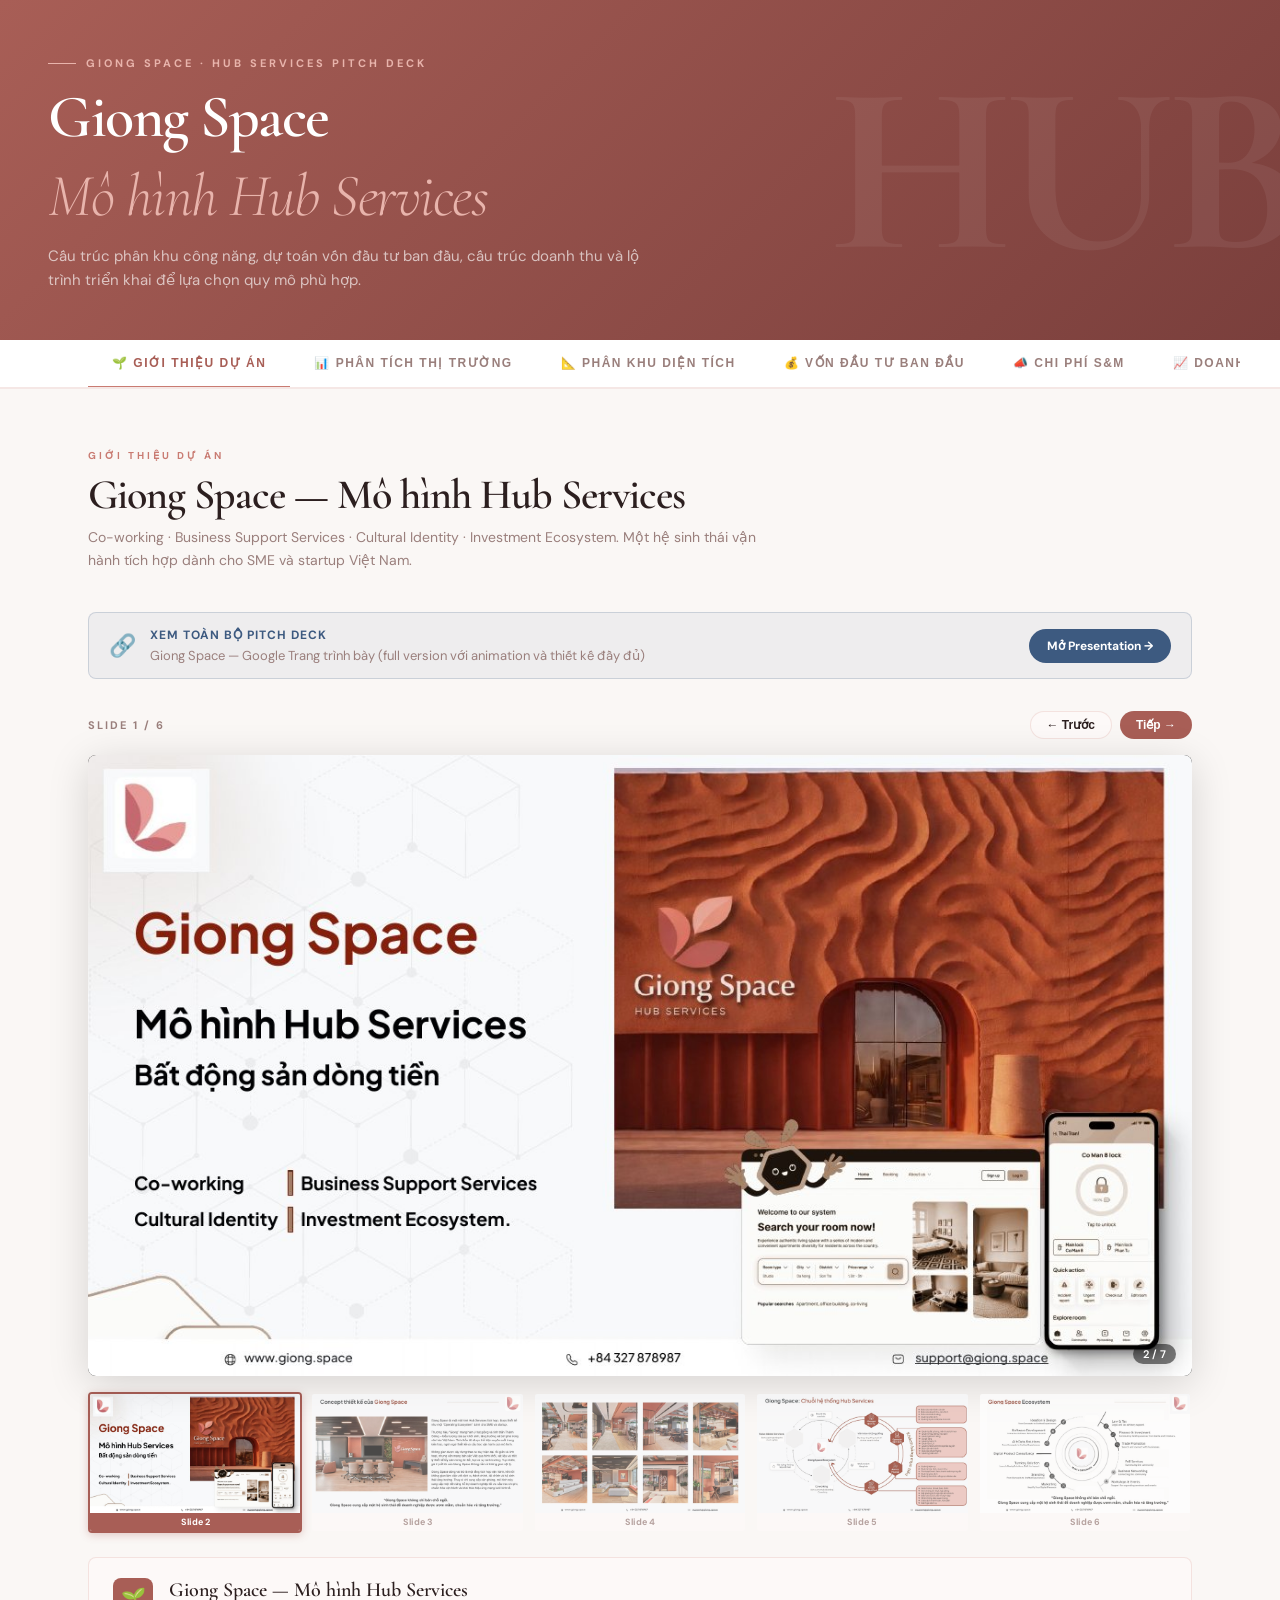
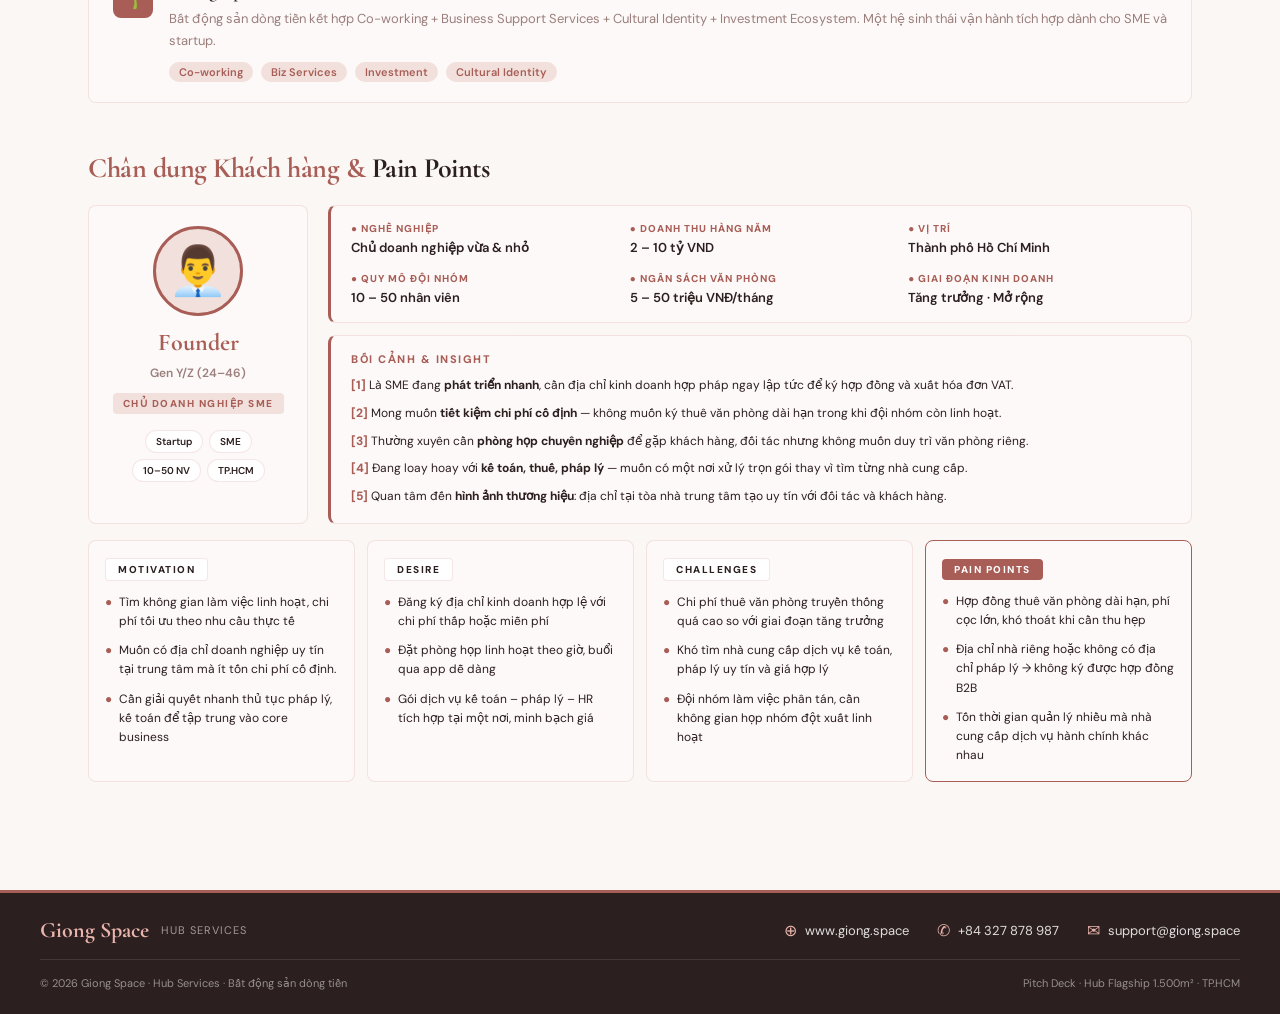
==== commit 6e3c25ce: "Add Customer Persona section, convert market image to HTML, add global footer intro.html: - Add "Châ" ====
--- a/index.html
+++ b/index.html
@@ -50,6 +50,31 @@
   <div class="section-panel" id="tab-breakeven"></div>
   <div class="section-panel" id="tab-summary"></div>
 
+  <!-- GLOBAL FOOTER -->
+  <footer style="margin-top:48px;padding:24px 32px;background:var(--ink);color:#fff;border-top:3px solid var(--rose-deep);">
+    <div style="max-width:1200px;margin:0 auto;display:flex;flex-wrap:wrap;align-items:center;justify-content:space-between;gap:20px;">
+      <div style="display:flex;align-items:center;gap:12px;">
+        <div style="font-family:'Cormorant Garamond',serif;font-size:22px;font-weight:700;color:var(--rose-light);">Giong Space</div>
+        <div style="font-size:11px;color:rgba(255,255,255,0.55);letter-spacing:1px;text-transform:uppercase;">Hub Services</div>
+      </div>
+      <div style="display:flex;flex-wrap:wrap;gap:28px;font-size:13px;color:rgba(255,255,255,0.85);">
+        <a href="https://www.giong.space" target="_blank" rel="noopener" style="display:flex;align-items:center;gap:8px;color:inherit;text-decoration:none;transition:color 0.2s;" onmouseover="this.style.color='var(--rose-light)'" onmouseout="this.style.color='rgba(255,255,255,0.85)'">
+          <span style="color:var(--rose-light);font-size:16px;">⊕</span> www.giong.space
+        </a>
+        <a href="tel:+84327878987" style="display:flex;align-items:center;gap:8px;color:inherit;text-decoration:none;transition:color 0.2s;" onmouseover="this.style.color='var(--rose-light)'" onmouseout="this.style.color='rgba(255,255,255,0.85)'">
+          <span style="color:var(--rose-light);font-size:16px;">✆</span> +84 327 878 987
+        </a>
+        <a href="mailto:support@giong.space" style="display:flex;align-items:center;gap:8px;color:inherit;text-decoration:none;transition:color 0.2s;" onmouseover="this.style.color='var(--rose-light)'" onmouseout="this.style.color='rgba(255,255,255,0.85)'">
+          <span style="color:var(--rose-light);font-size:16px;">✉</span> support@giong.space
+        </a>
+      </div>
+    </div>
+    <div style="max-width:1200px;margin:16px auto 0;padding-top:16px;border-top:1px solid rgba(255,255,255,0.1);display:flex;flex-wrap:wrap;justify-content:space-between;gap:12px;font-size:11px;color:rgba(255,255,255,0.5);">
+      <div>© 2026 Giong Space · Hub Services · Bất động sản dòng tiền</div>
+      <div>Pitch Deck · Hub Flagship 1.500m² · TP.HCM</div>
+    </div>
+  </footer>
+
   <script src="script.js"></script>
 </body>
 
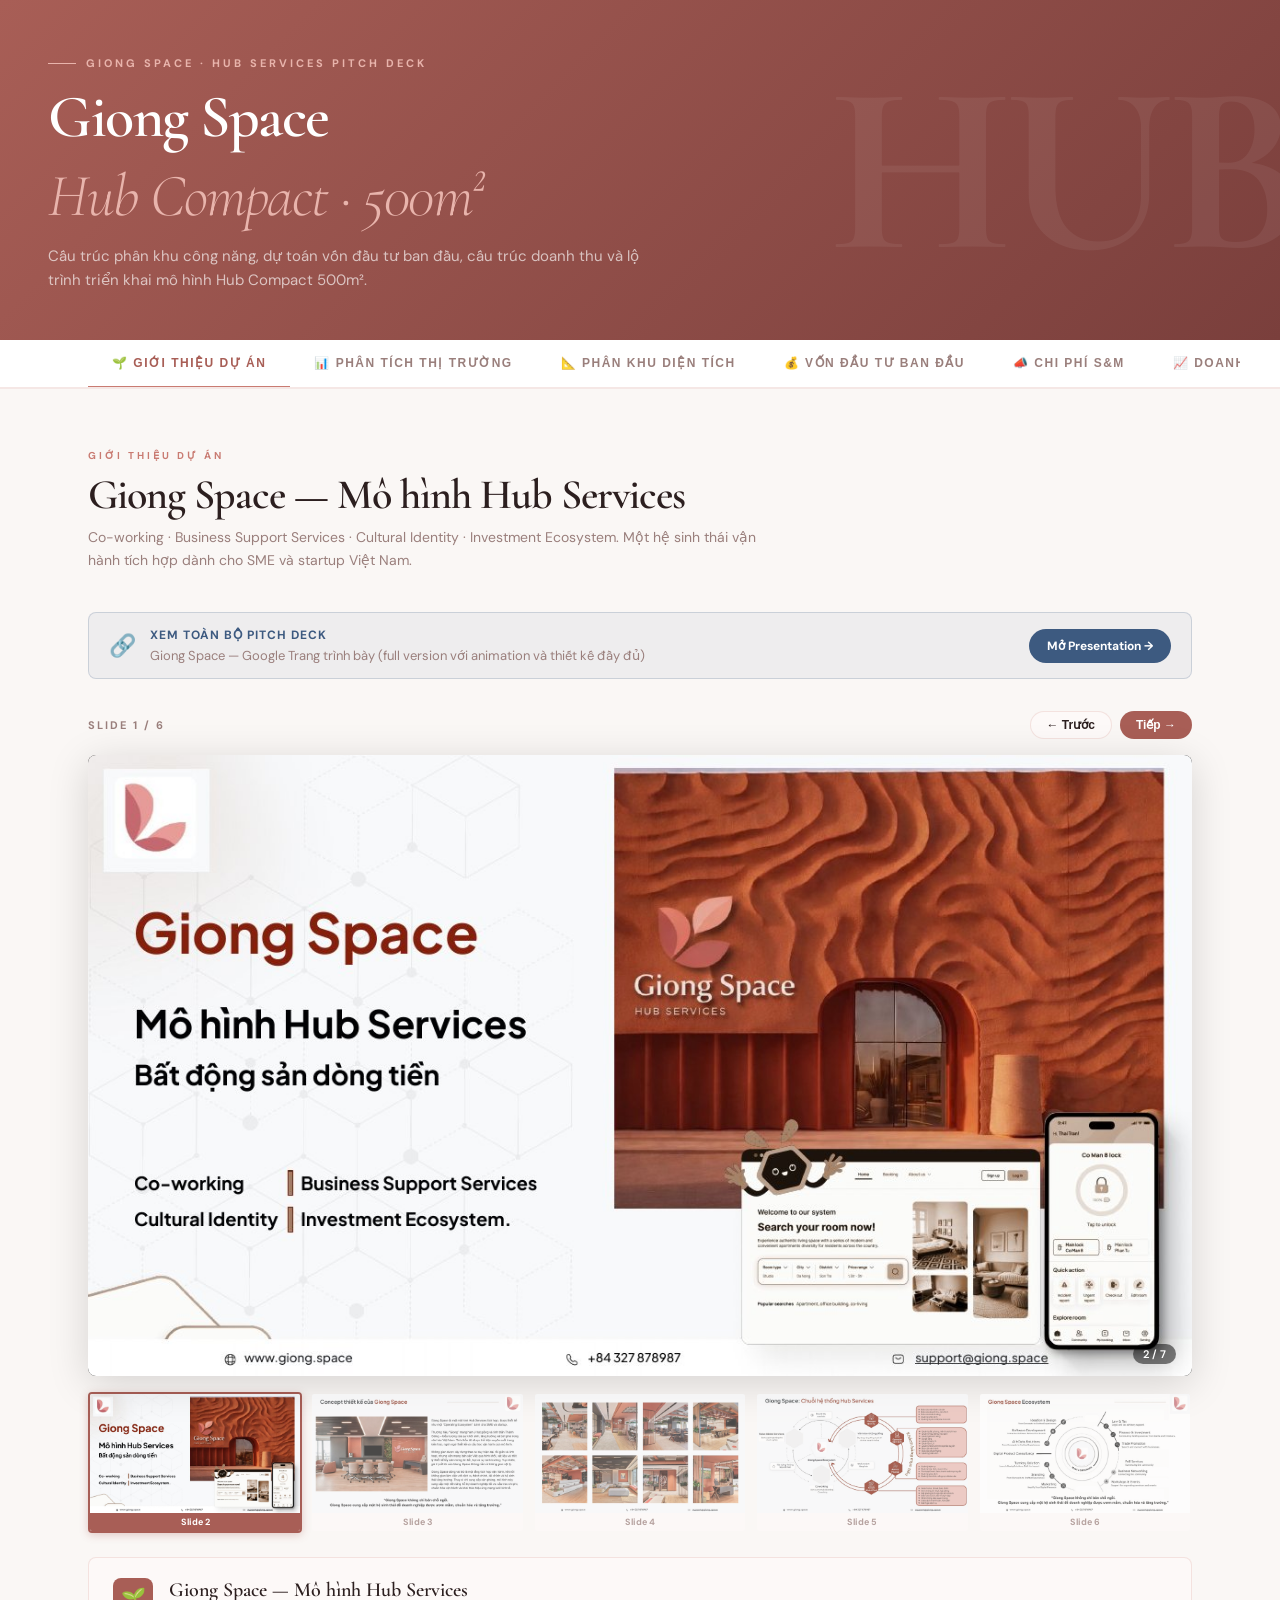
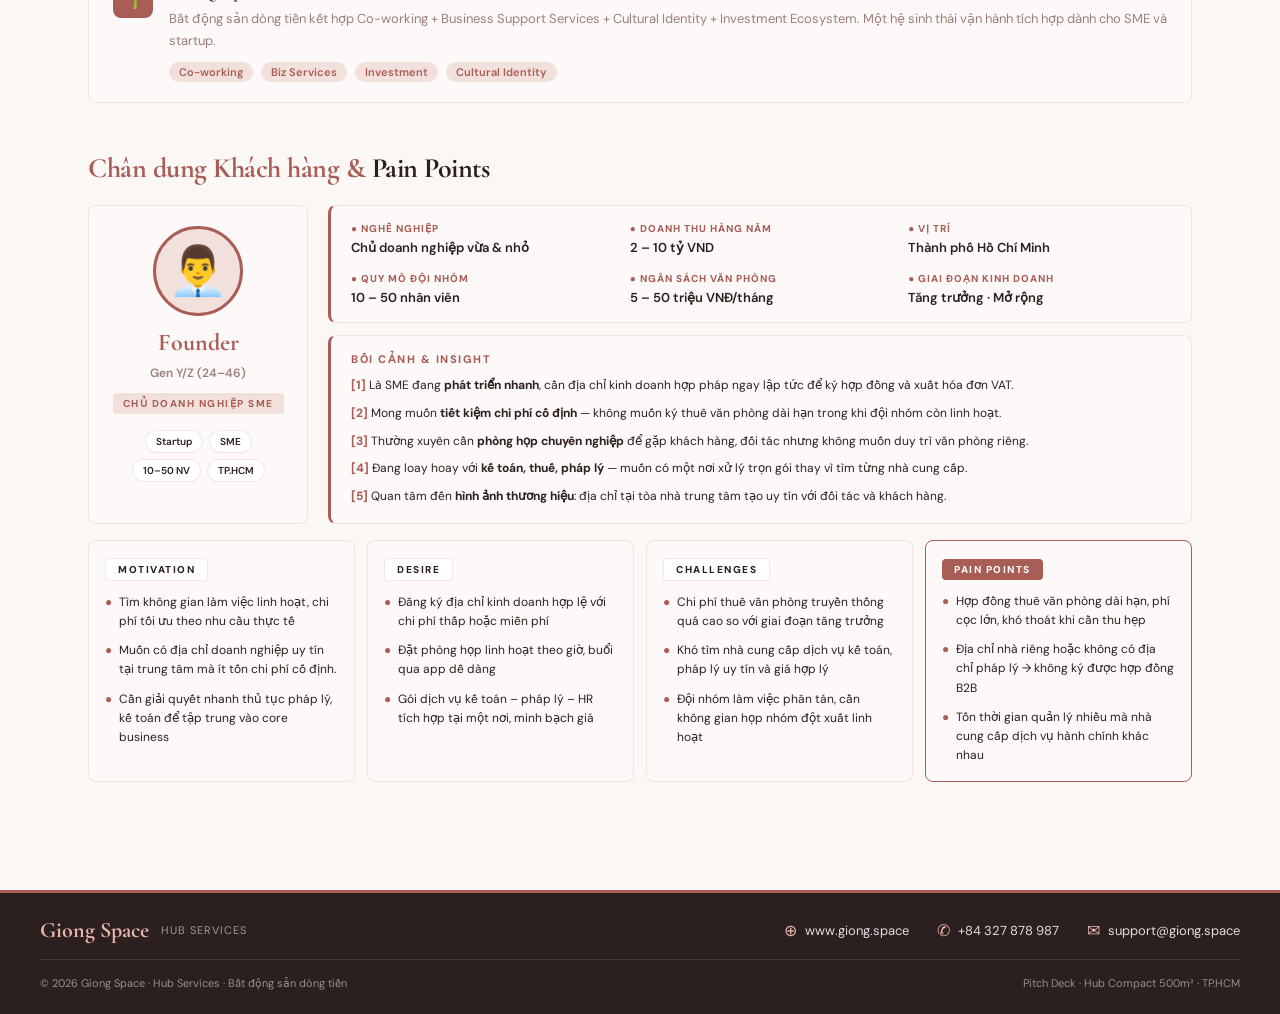
==== commit c6195f70: "Convert pitch deck from 1500m² Flagship to 500m² Compact Hub - Change PO allocation to 50% (250m²), " ====
--- a/index.html
+++ b/index.html
@@ -4,7 +4,7 @@
 <head>
   <meta charset="UTF-8">
   <meta name="viewport" content="width=device-width, initial-scale=1.0">
-  <title>Hub Services — Quy mô đầu tư 500m² vs 1500m²</title>
+  <title>Giong Space — Hub Compact 500m²</title>
   <link
     href="https://fonts.googleapis.com/css2?family=Cormorant+Garamond:ital,wght@0,300;0,400;0,600;0,700;1,300;1,400;1,600&family=DM+Sans:wght@300;400;500;600;700;800&display=swap"
     rel="stylesheet">
@@ -18,9 +18,9 @@
     <div style="max-width:1200px;margin:0 auto;padding:0;">
       <div class="header-label">Giong Space · Hub Services Pitch deck</div>
       <h1>Giong Space</h1>
-      <h1><em>Mô hình Hub Services </em></h1>
-      <p class="header-sub">Cấu trúc phân khu công năng, dự toán vốn đầu tư ban đầu, cấu trúc doanh thu và lộ trình
-        triển khai để lựa chọn quy mô phù hợp.</p>
+      <h1><em>Hub Compact · 500m²</em></h1>
+      <p class="header-sub">Cấu trúc phân khu công năng, dự toán vốn đầu tư ban đầu, cấu trúc doanh thu
+        và lộ trình triển khai mô hình Hub Compact 500m².</p>
     </div>
   </div>
 
@@ -71,7 +71,7 @@
     </div>
     <div style="max-width:1200px;margin:16px auto 0;padding-top:16px;border-top:1px solid rgba(255,255,255,0.1);display:flex;flex-wrap:wrap;justify-content:space-between;gap:12px;font-size:11px;color:rgba(255,255,255,0.5);">
       <div>© 2026 Giong Space · Hub Services · Bất động sản dòng tiền</div>
-      <div>Pitch Deck · Hub Flagship 1.500m² · TP.HCM</div>
+      <div>Pitch Deck · Hub Compact 500m² · TP.HCM</div>
     </div>
   </footer>
 
--- a/styles.css
+++ b/styles.css
@@ -192,7 +192,7 @@
 /* ── COMPARE HEADER ── */
 .compare-header {
   display: grid;
-  grid-template-columns: 200px 1fr 1fr;
+  grid-template-columns: 200px 1fr;
   gap: 0;
   margin-bottom: 0;
 }
@@ -264,7 +264,7 @@
 
 .zone-row {
   display: grid;
-  grid-template-columns: 200px 1fr 1fr;
+  grid-template-columns: 160px 1fr;
   border-bottom: 1px solid var(--border);
 }
 
@@ -273,7 +273,7 @@
 }
 
 .zone-name {
-  padding: 16px 0;
+  padding: 22px 0;
   font-size: 13px;
   font-weight: 600;
   display: flex;
@@ -293,7 +293,7 @@
 }
 
 .zone-cell {
-  padding: 16px 28px;
+  padding: 22px 28px;
   display: flex;
   flex-direction: column;
   justify-content: center;
@@ -408,7 +408,7 @@
 .fp-zones {
   display: flex;
   flex-direction: column;
-  gap: 8px;
+  gap: 14px;
 }
 
 .fp-zone {
@@ -1075,7 +1075,7 @@
 
   .compare-header,
   .zone-row {
-    grid-template-columns: 140px 1fr 1fr;
+    grid-template-columns: 140px 1fr;
   }
 
   .capex-grid,
@@ -1095,7 +1095,7 @@
 
   .compare-header,
   .zone-row {
-    grid-template-columns: 100px 1fr 1fr;
+    grid-template-columns: 100px 1fr;
   }
 
   .metrics-grid {
